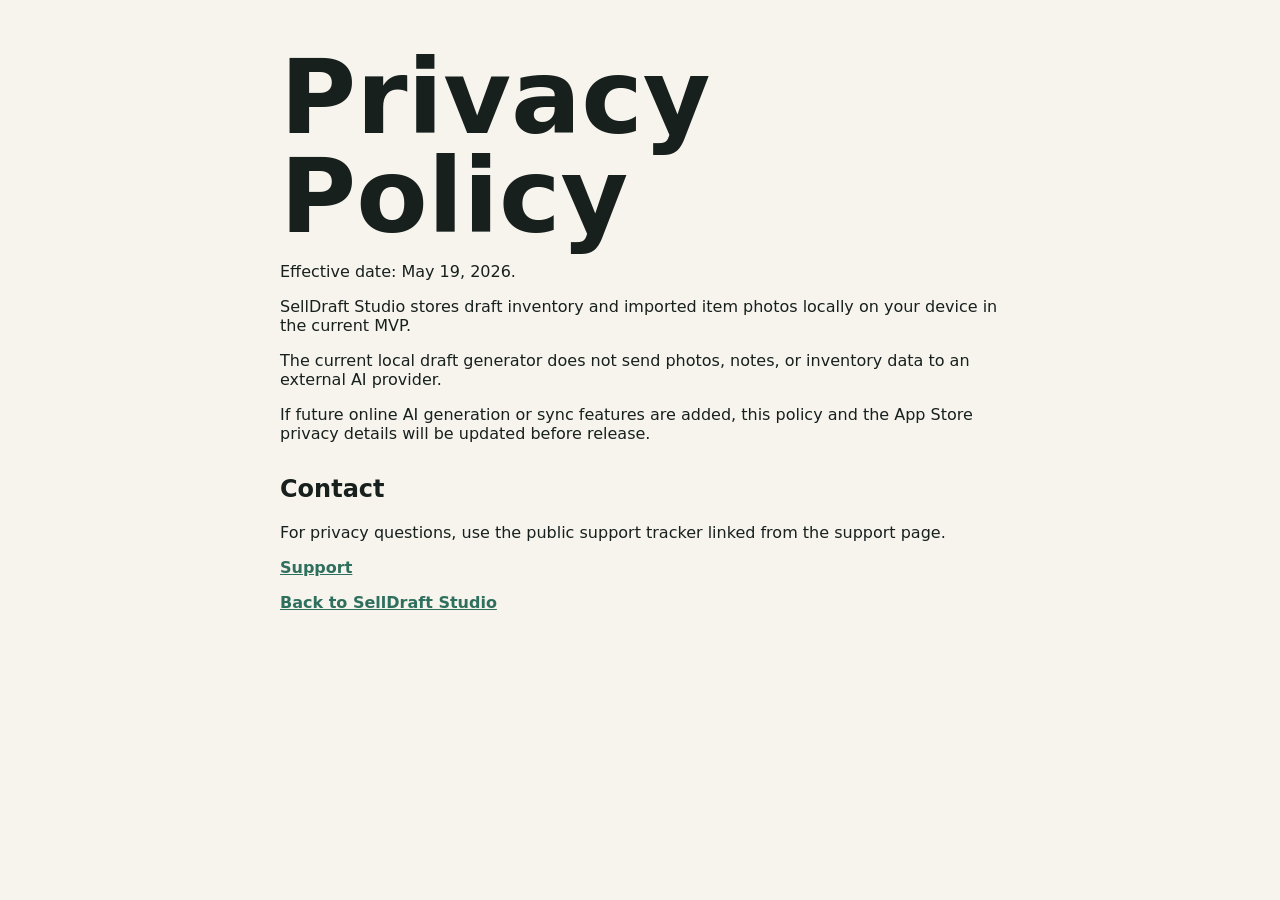
==== pages/privacy.html @ 3e45fb89 "Initial public support site" ====
<!doctype html>
<html lang="en">
<head>
  <meta charset="utf-8">
  <meta name="viewport" content="width=device-width, initial-scale=1">
  <title>SellDraft Studio Privacy Policy</title>
  <link rel="stylesheet" href="../assets/site.css">
</head>
<body>
  <main class="page narrow">
    <h1>Privacy Policy</h1>
    <p>Effective date: May 19, 2026.</p>
    <p>SellDraft Studio stores draft inventory and imported item photos locally on your device in the current MVP.</p>
    <p>The current local draft generator does not send photos, notes, or inventory data to an external AI provider.</p>
    <p>If future online AI generation or sync features are added, this policy and the App Store privacy details will be updated before release.</p>
    <h2>Contact</h2>
    <p>For privacy questions, use the public support tracker linked from the support page.</p>
    <p><a href="support.html">Support</a></p>
    <p><a href="index.html">Back to SellDraft Studio</a></p>
  </main>
</body>
</html>
---- assets/site.css ----
:root {
  color-scheme: light dark;
  --accent: #2f6f5e;
  --ink: #17201d;
  --muted: #5e6a65;
  --paper: #f7f4ee;
  --panel: #ffffff;
}

body {
  margin: 0;
  font-family: -apple-system, BlinkMacSystemFont, "SF Pro Text", system-ui, sans-serif;
  color: var(--ink);
  background: var(--paper);
}

.page {
  max-width: 1040px;
  margin: 0 auto;
  padding: 48px 24px;
}

.narrow {
  max-width: 720px;
}

.hero {
  min-height: 72vh;
  display: grid;
  align-content: center;
  gap: 18px;
}

.eyebrow {
  margin: 0;
  color: var(--accent);
  font-weight: 700;
}

h1 {
  margin: 0;
  font-size: clamp(48px, 9vw, 104px);
  letter-spacing: 0;
  line-height: 0.95;
}

h2 {
  margin-top: 32px;
}

.lede {
  max-width: 680px;
  font-size: 22px;
  line-height: 1.45;
  color: var(--muted);
}

.actions {
  display: flex;
  gap: 12px;
  flex-wrap: wrap;
}

a {
  color: var(--accent);
  font-weight: 700;
}

.actions a {
  border: 1px solid color-mix(in srgb, var(--accent), transparent 35%);
  border-radius: 8px;
  padding: 10px 14px;
  text-decoration: none;
}

.content {
  border-top: 1px solid color-mix(in srgb, var(--ink), transparent 85%);
  padding-top: 24px;
}

@media (prefers-color-scheme: dark) {
  :root {
    --accent: #7fd3b9;
    --ink: #edf4f1;
    --muted: #b8c4bf;
    --paper: #111614;
    --panel: #18201d;
  }
}
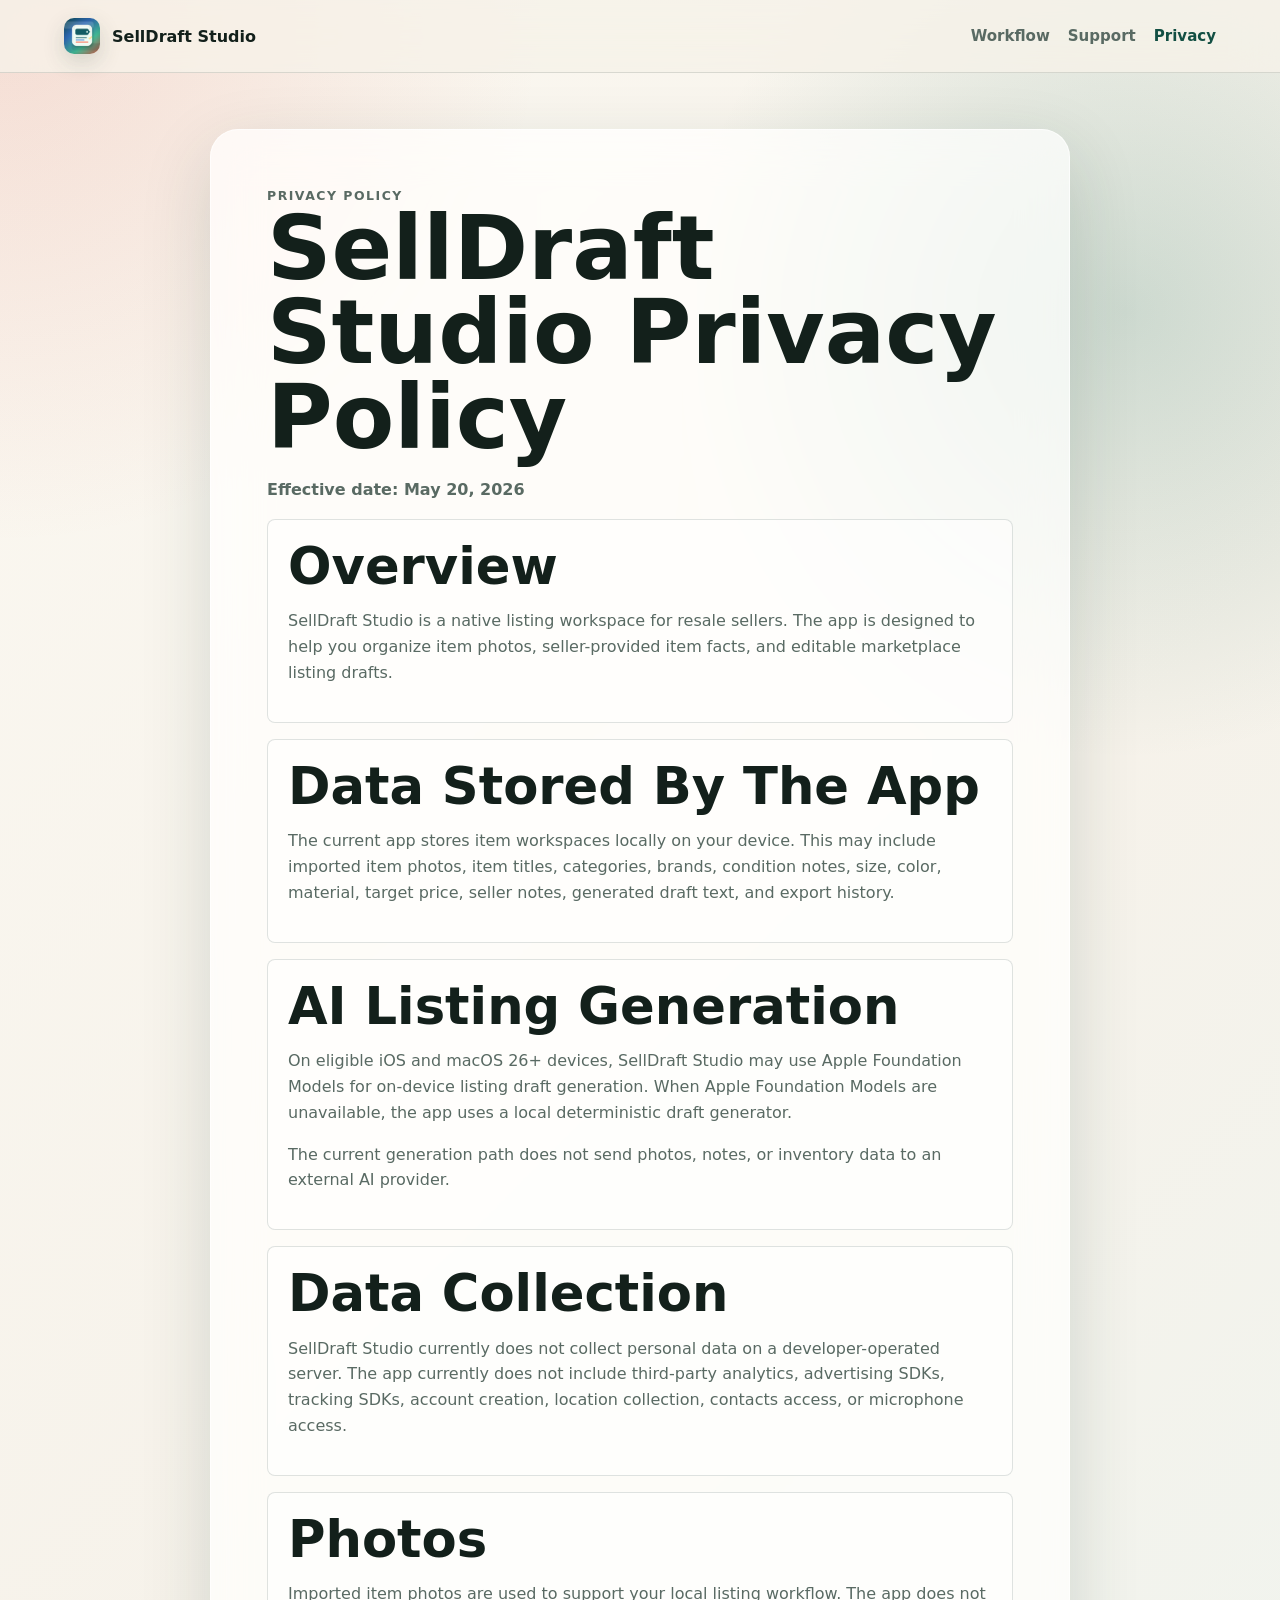
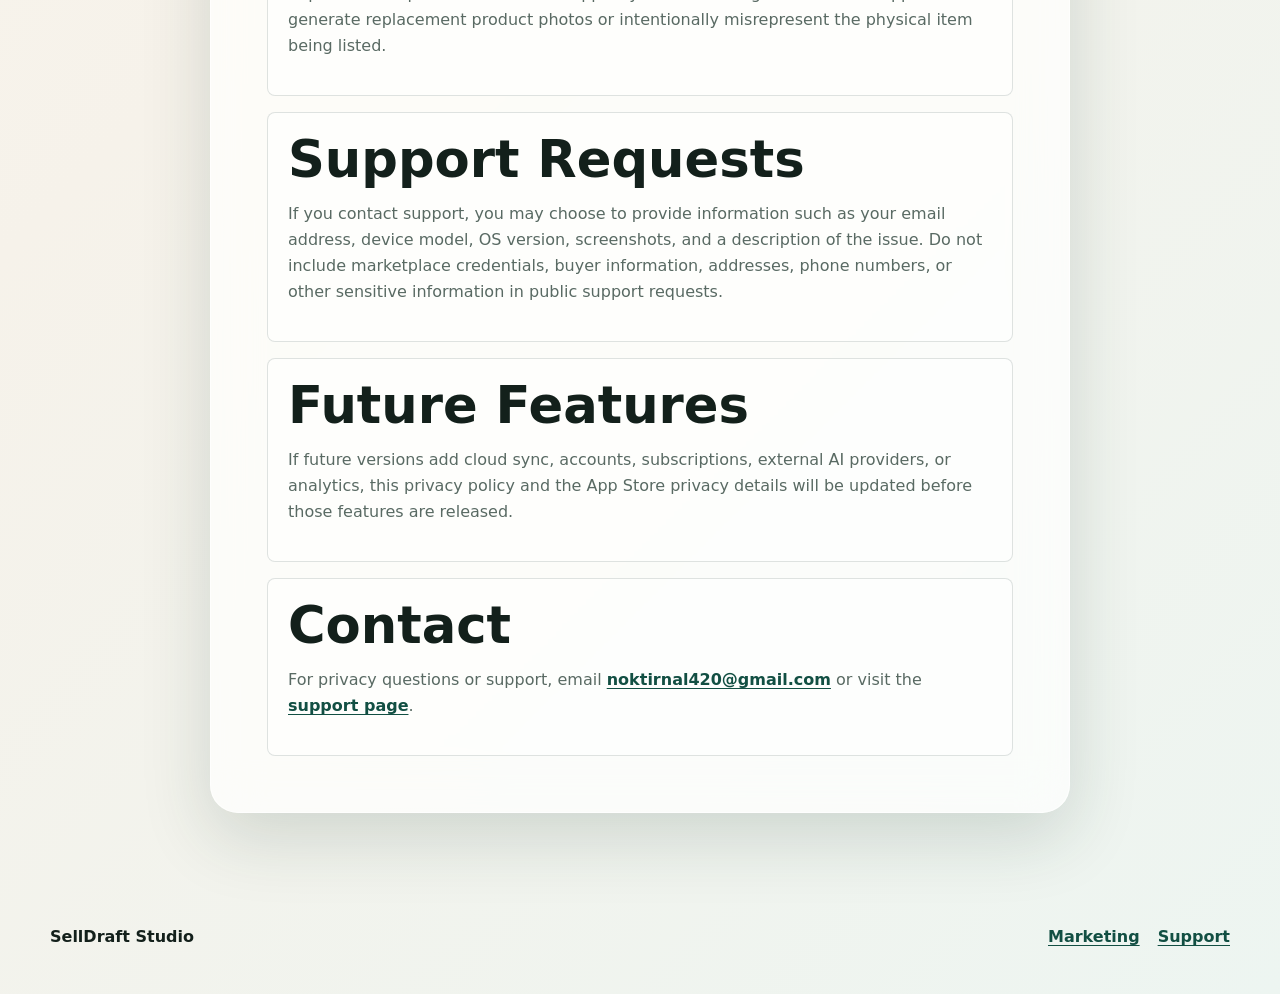
==== commit b1884d40: "Build App Store public pages" ====
--- a/pages/privacy.html
+++ b/pages/privacy.html
@@ -2,21 +2,11 @@
 <html lang="en">
 <head>
   <meta charset="utf-8">
-  <meta name="viewport" content="width=device-width, initial-scale=1">
+  <meta http-equiv="refresh" content="0; url=../privacy.html">
+  <link rel="canonical" href="../privacy.html">
   <title>SellDraft Studio Privacy Policy</title>
-  <link rel="stylesheet" href="../assets/site.css">
 </head>
 <body>
-  <main class="page narrow">
-    <h1>Privacy Policy</h1>
-    <p>Effective date: May 19, 2026.</p>
-    <p>SellDraft Studio stores draft inventory and imported item photos locally on your device in the current MVP.</p>
-    <p>The current local draft generator does not send photos, notes, or inventory data to an external AI provider.</p>
-    <p>If future online AI generation or sync features are added, this policy and the App Store privacy details will be updated before release.</p>
-    <h2>Contact</h2>
-    <p>For privacy questions, use the public support tracker linked from the support page.</p>
-    <p><a href="support.html">Support</a></p>
-    <p><a href="index.html">Back to SellDraft Studio</a></p>
-  </main>
+  <p><a href="../privacy.html">Continue to SellDraft Studio Privacy Policy</a></p>
 </body>
 </html>
